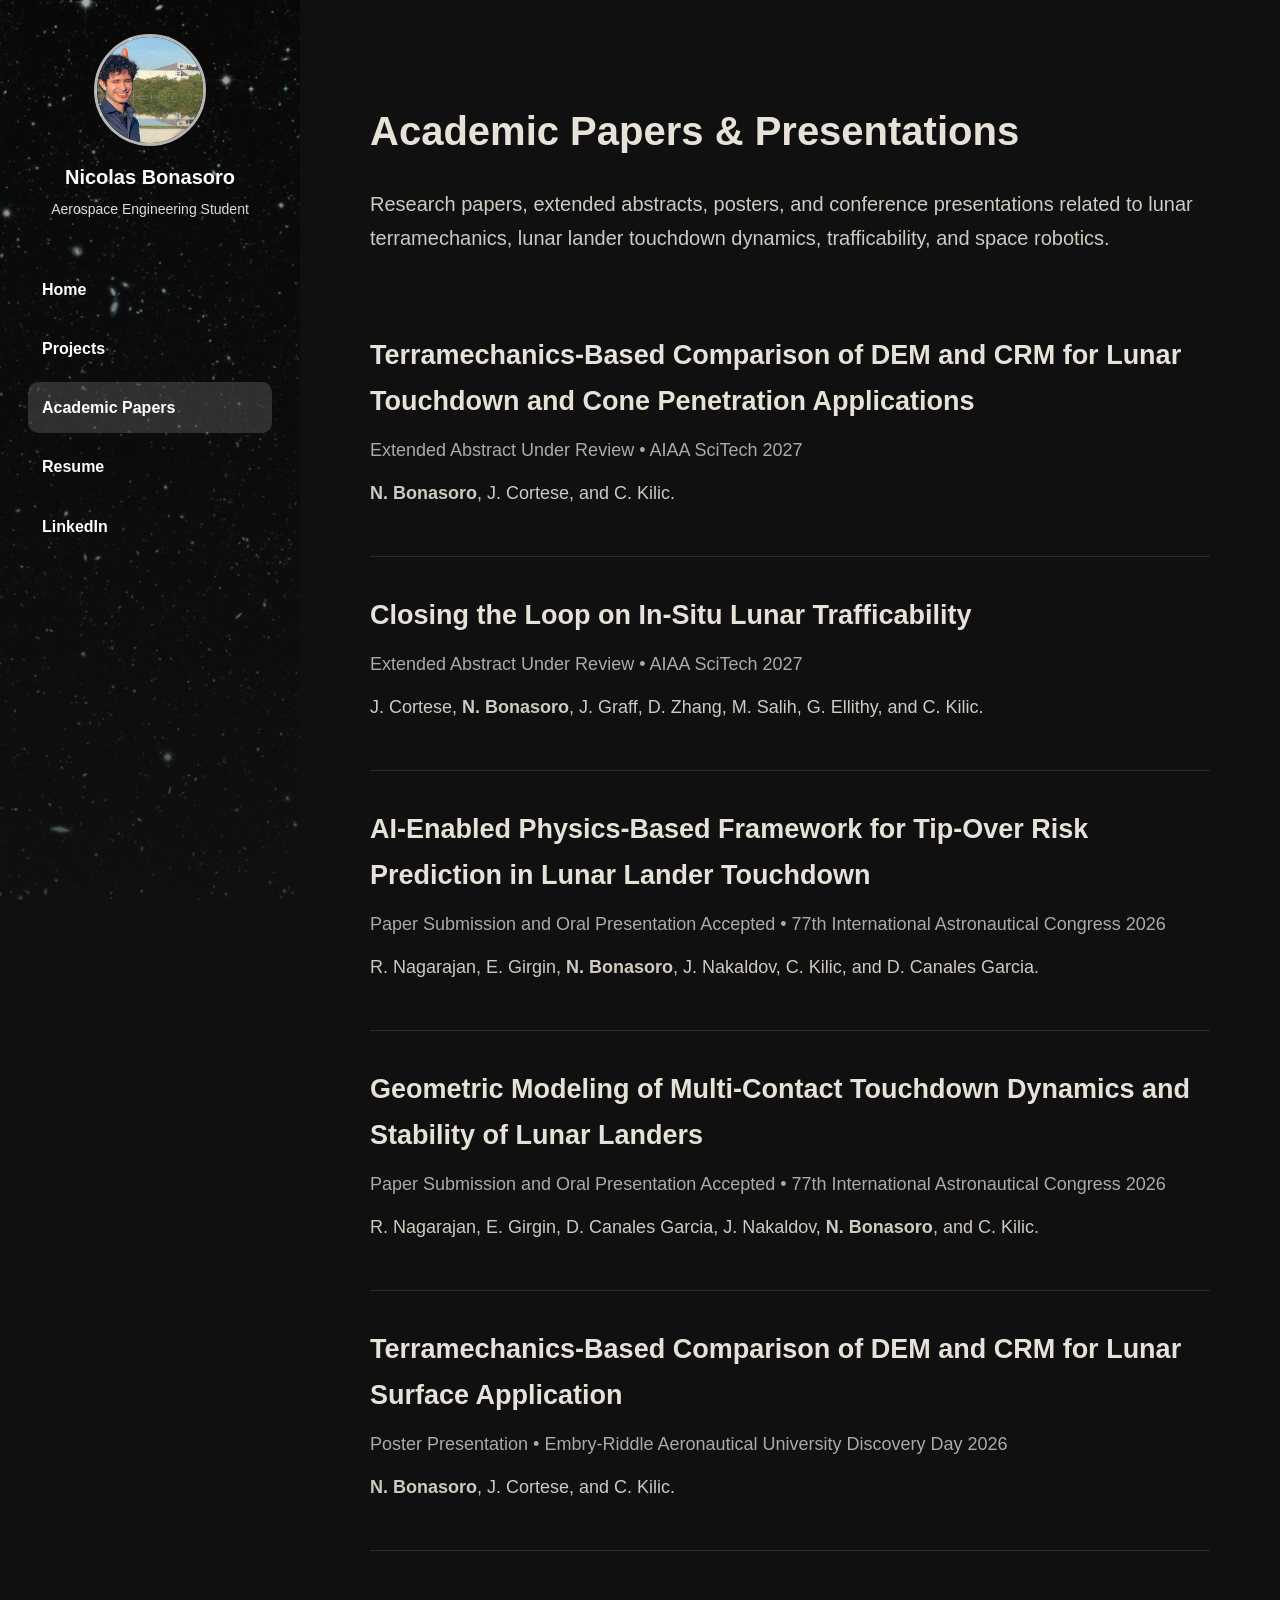
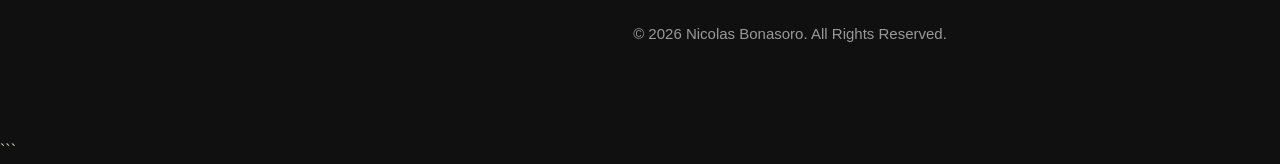
==== papers.html @ 6e1f9308 "Add files via upload" ====
```html
<!DOCTYPE html>
<html lang="en">
<head>
  <meta charset="UTF-8" />
  <meta name="viewport" content="width=device-width, initial-scale=1.0" />

  <title>Nicolas Bonasoro | Academic Papers</title>
  <link rel="stylesheet" href="style.css" />
</head>
<body>

  <div class="site-layout">

    <aside class="sidebar">
      <div class="profile">
        <img src="assets/profile.jpg" alt="Nicolas Bonasoro">
        <h2>Nicolas Bonasoro</h2>
        <p>Aerospace Engineering Student</p>
      </div>

      <nav class="sidebar-nav">
        <a href="index.html">Home</a>
        <a href="projects.html">Projects</a>
        <a class="active" href="papers.html">Academic Papers</a>
        <a href="resume.html">Resume</a>
        <a href="https://www.linkedin.com/in/nicolas-bonasoro/" target="_blank">LinkedIn</a>
      </nav>
    </aside>

    <main class="main-content">
      <div class="content-wrap">

        <h1 class="section-title">Academic Papers & Presentations</h1>

        <p class="section-subtitle">
          Research papers, extended abstracts, posters, and conference presentations related to lunar terramechanics, lunar lander touchdown dynamics, trafficability, and space robotics.
        </p>

        <div class="paper-item">
          <h2>Terramechanics-Based Comparison of DEM and CRM for Lunar Touchdown and Cone Penetration Applications</h2>
          <p class="meta">Extended Abstract Under Review • AIAA SciTech 2027</p>
          <p>
            <strong>N. Bonasoro</strong>, J. Cortese, and C. Kilic.
          </p>
          
        </div>

        <div class="paper-item">
          <h2>Closing the Loop on In-Situ Lunar Trafficability</h2>
          <p class="meta">Extended Abstract Under Review • AIAA SciTech 2027</p>
          <p>
            J. Cortese, <strong>N. Bonasoro</strong>, J. Graff, D. Zhang, M. Salih, G. Ellithy, and C. Kilic.
          </p>
          
        </div>

        <div class="paper-item">
          <h2>AI-Enabled Physics-Based Framework for Tip-Over Risk Prediction in Lunar Lander Touchdown</h2>
          <p class="meta">Paper Submission and Oral Presentation Accepted • 77th International Astronautical Congress 2026</p>
          <p>
            R. Nagarajan, E. Girgin, <strong>N. Bonasoro</strong>, J. Nakaldov, C. Kilic, and D. Canales Garcia.
          </p>
          
        </div>

        <div class="paper-item">
          <h2>Geometric Modeling of Multi-Contact Touchdown Dynamics and Stability of Lunar Landers</h2>
          <p class="meta">Paper Submission and Oral Presentation Accepted • 77th International Astronautical Congress 2026</p>
          <p>
            R. Nagarajan, E. Girgin, D. Canales Garcia, J. Nakaldov, <strong>N. Bonasoro</strong>, and C. Kilic.
          </p>
          
        </div>

        <div class="paper-item">
          <h2>Terramechanics-Based Comparison of DEM and CRM for Lunar Surface Application</h2>
          <p class="meta">Poster Presentation • Embry-Riddle Aeronautical University Discovery Day 2026</p>
          <p>
            <strong>N. Bonasoro</strong>, J. Cortese, and C. Kilic.
          </p>
          
        </div>

        <p class="footer">© 2026 Nicolas Bonasoro. All Rights Reserved.</p>

      </div>
    </main>

  </div>

  <script src="script.js"></script>
</body>
</html>
```
---- style.css ----
* {
  margin: 0;
  padding: 0;
  box-sizing: border-box;
}

html {
  scroll-behavior: smooth;
}

body {
  font-family: Arial, sans-serif;
  background: #101010;
  color: #cfcac0;
  line-height: 1.7;
}

a {
  color: #e57a57;
  text-decoration: none;
}

a:hover {
  text-decoration: underline;
}

/* Layout */
:root {
  --sidebar-width: 300px;
}

.site-layout {
  display: flex;
  min-height: 100vh;
}

/* Sidebar */
.sidebar {
  width: var(--sidebar-width);
  min-width: var(--sidebar-width);
  max-width: var(--sidebar-width);
  min-height: 100vh;
  position: fixed;
  left: 0;
  top: 0;
  z-index: 1000;
  padding: 34px 28px;
  background:
    linear-gradient(rgba(20, 20, 20, 0.35), rgba(20, 20, 20, 0.75)),
    url("assets/sidebar.png");
  background-size: cover;
  background-position: center;
  color: white;
  overflow: hidden;
}

.profile {
  text-align: center;
  margin-bottom: 42px;
}

.profile img {
  width: 112px;
  height: 112px;
  object-fit: cover;
  border-radius: 50%;
  margin-bottom: 14px;
  border: 3px solid rgba(255, 255, 255, 0.7);
}

.profile h2 {
  font-size: 20px;
  margin-bottom: 4px;
}

.profile p {
  font-size: 14px;
  color: #ddd;
}

.sidebar-nav {
  display: flex;
  flex-direction: column;
  gap: 8px;
}

.sidebar-nav a {
  color: white;
  padding: 12px 14px;
  border-radius: 10px;
  font-weight: 700;
  display: block;
}

.sidebar-nav a:hover,
.sidebar-nav a.active {
  background: rgba(255, 255, 255, 0.15);
  text-decoration: none;
}

/* Main */
.main-content {
  margin-left: var(--sidebar-width);
  width: calc(100% - var(--sidebar-width));
  min-height: 100vh;
  background: #101010;
}

.content-wrap {
  max-width: 1180px;
  margin: 0 auto;
  padding: 70px 70px 90px;
}
/* Homepage */
.hero-banner {
  min-height: 310px;
  background:
    linear-gradient(rgba(0, 0, 0, 0.15), rgba(0, 0, 0, 0.35)),
    url("assets/hero2.png");
  background-size: cover;
  background-position: center;
}

.intro h1 {
  font-size: 46px;
  color: #e7e2d8;
  margin-bottom: 34px;
}

.intro p {
  font-size: 21px;
  margin-bottom: 28px;
  max-width: 1100px;
}

.highlight {
  color: #e57a57;
}

.button-row {
  display: flex;
  gap: 16px;
  flex-wrap: wrap;
  margin-top: 34px;
}

.btn {
  display: inline-block;
  padding: 13px 22px;
  border-radius: 8px;
  background: #e57a57;
  color: #101010;
  font-weight: 800;
  transition: transform 0.2s ease;
}

.btn:hover {
  transform: translateY(-3px);
  text-decoration: none;
}

.btn.secondary {
  background: transparent;
  border: 1px solid #e57a57;
  color: #e57a57;
}

/* Cards */
.section-title {
  font-size: 40px;
  color: #e7e2d8;
  margin-bottom: 22px;
}

.section-subtitle {
  font-size: 20px;
  margin-bottom: 42px;
  max-width: 900px;
}

.capability-list {
  display: grid;
  gap: 28px;
  margin-top: 48px;
}

.capability-card {
  background: #181818;
  border: 1px solid #2a2a2a;
  border-radius: 18px;
  padding: 34px;
}

.capability-card h3 {
  color: #e7e2d8;
  font-size: 28px;
  margin-bottom: 12px;
}

.capability-card p {
  font-size: 18px;
  max-width: 950px;
}

/* Project Page */
.project-item,
.paper-item {
  border-bottom: 1px solid #2b2b2b;
  padding: 36px 0;
}

.project-item h2,
.paper-item h2 {
  color: #e7e2d8;
  font-size: 27px;
  margin-bottom: 10px;
}

.meta {
  color: #aaa;
  font-size: 16px;
  margin-bottom: 16px;
}

.project-item p,
.paper-item p {
  font-size: 18px;
  max-width: 1050px;
  margin-bottom: 12px;
}

/* GIF Project Grid */
.gif-grid {
  display: grid;
  grid-template-columns: repeat(2, minmax(0, 1fr));
  gap: 26px;
  margin: 30px auto 0;
  max-width: 1050px;
}

.gif-card {
  background: #181818;
  border: 1px solid #2a2a2a;
  border-radius: 16px;
  overflow: hidden;
}

.gif-card img {
  width: 100%;
  height: 280px;
  object-fit: contain;
  display: block;
  background: #050505;
}

.gif-card h3 {
  color: #e7e2d8;
  font-size: 21px;
  margin: 18px 20px 8px;
}

.gif-card p {
  font-size: 16px;
  margin: 0 20px 22px;
  color: #cfcac0;
  max-width: none;
}

/* General Media Grid for Project Images and Videos */
.media-grid {
  display: grid;
  grid-template-columns: repeat(2, minmax(0, 1fr));
  gap: 26px;
  margin: 30px auto 0;
  max-width: 1050px;
}

.media-card {
  background: #181818;
  border: 1px solid #2a2a2a;
  border-radius: 16px;
  overflow: hidden;
}

.media-card img,
.media-card video {
  width: 100%;
  height: 280px;
  object-fit: contain;
  display: block;
  background: #050505;
}

.media-text {
  padding: 18px 20px 22px;
}

.media-text h3 {
  color: #e7e2d8;
  font-size: 21px;
  margin-bottom: 8px;
}

.media-text p {
  font-size: 16px;
  color: #cfcac0;
  margin: 0;
  max-width: none;
}

/* Project Heading With Corner Logos */
.project-heading-row {
  display: flex;
  justify-content: space-between;
  align-items: flex-start;
  gap: 28px;
  margin-bottom: 18px;
}

.corner-logos {
  display: flex;
  align-items: center;
  gap: 18px;
  flex-shrink: 0;
}

.corner-logos img {
  height: 72px;
  width: auto;
  object-fit: contain;
  background: transparent;
  padding: 0;
  border-radius: 0;
}

/* Figure Project Grid */
.figure-grid {
  display: grid;
  grid-template-columns: repeat(3, minmax(0, 1fr));
  gap: 26px;
  margin: 30px auto 0;
  max-width: 1050px;
}

.figure-card {
  background: #181818;
  border: 1px solid #2a2a2a;
  border-radius: 16px;
  overflow: hidden;
}

.figure-card img {
  width: 100%;
  height: 250px;
  object-fit: contain;
  display: block;
  background: #050505;
}

.figure-text {
  padding: 18px 20px 22px;
}

.figure-text h3 {
  color: #e7e2d8;
  font-size: 21px;
  margin-bottom: 8px;
}

.figure-text p {
  font-size: 16px;
  color: #cfcac0;
  margin: 0;
  max-width: none;
}

/* Resume Page */
.resume-box {
  background: #181818;
  border: 1px solid #2a2a2a;
  border-radius: 18px;
  padding: 34px;
  margin-top: 30px;
}

.resume-box h2 {
  color: #e7e2d8;
  margin-bottom: 14px;
}

.resume-list {
  margin-left: 22px;
  margin-top: 16px;
}

.resume-list li {
  margin-bottom: 10px;
  font-size: 18px;
}

.resume-frame {
  width: 100%;
  height: 850px;
  border: 1px solid #333;
  border-radius: 14px;
  margin-top: 28px;
}

/* Footer */
.footer {
  color: #999;
  text-align: center;
  margin-top: 70px;
  font-size: 15px;
}

/* Mobile */
@media (max-width: 900px) {
  .site-layout {
    flex-direction: column;
  }

  .sidebar {
    position: relative;
    width: 100%;
    min-width: 100%;
    max-width: 100%;
    min-height: auto;
  }

  .main-content {
    margin-left: 0;
    width: 100%;
  }

  .sidebar-nav {
    flex-direction: row;
    flex-wrap: wrap;
    justify-content: center;
  }

  .content-wrap {
    padding: 46px 26px 70px;
  }

  .hero-banner {
    min-height: 210px;
  }

  .intro h1 {
    font-size: 36px;
  }

  .intro p {
    font-size: 18px;
  }

  .section-title {
    font-size: 34px;
  }

  .resume-frame {
    height: 600px;
  }
}
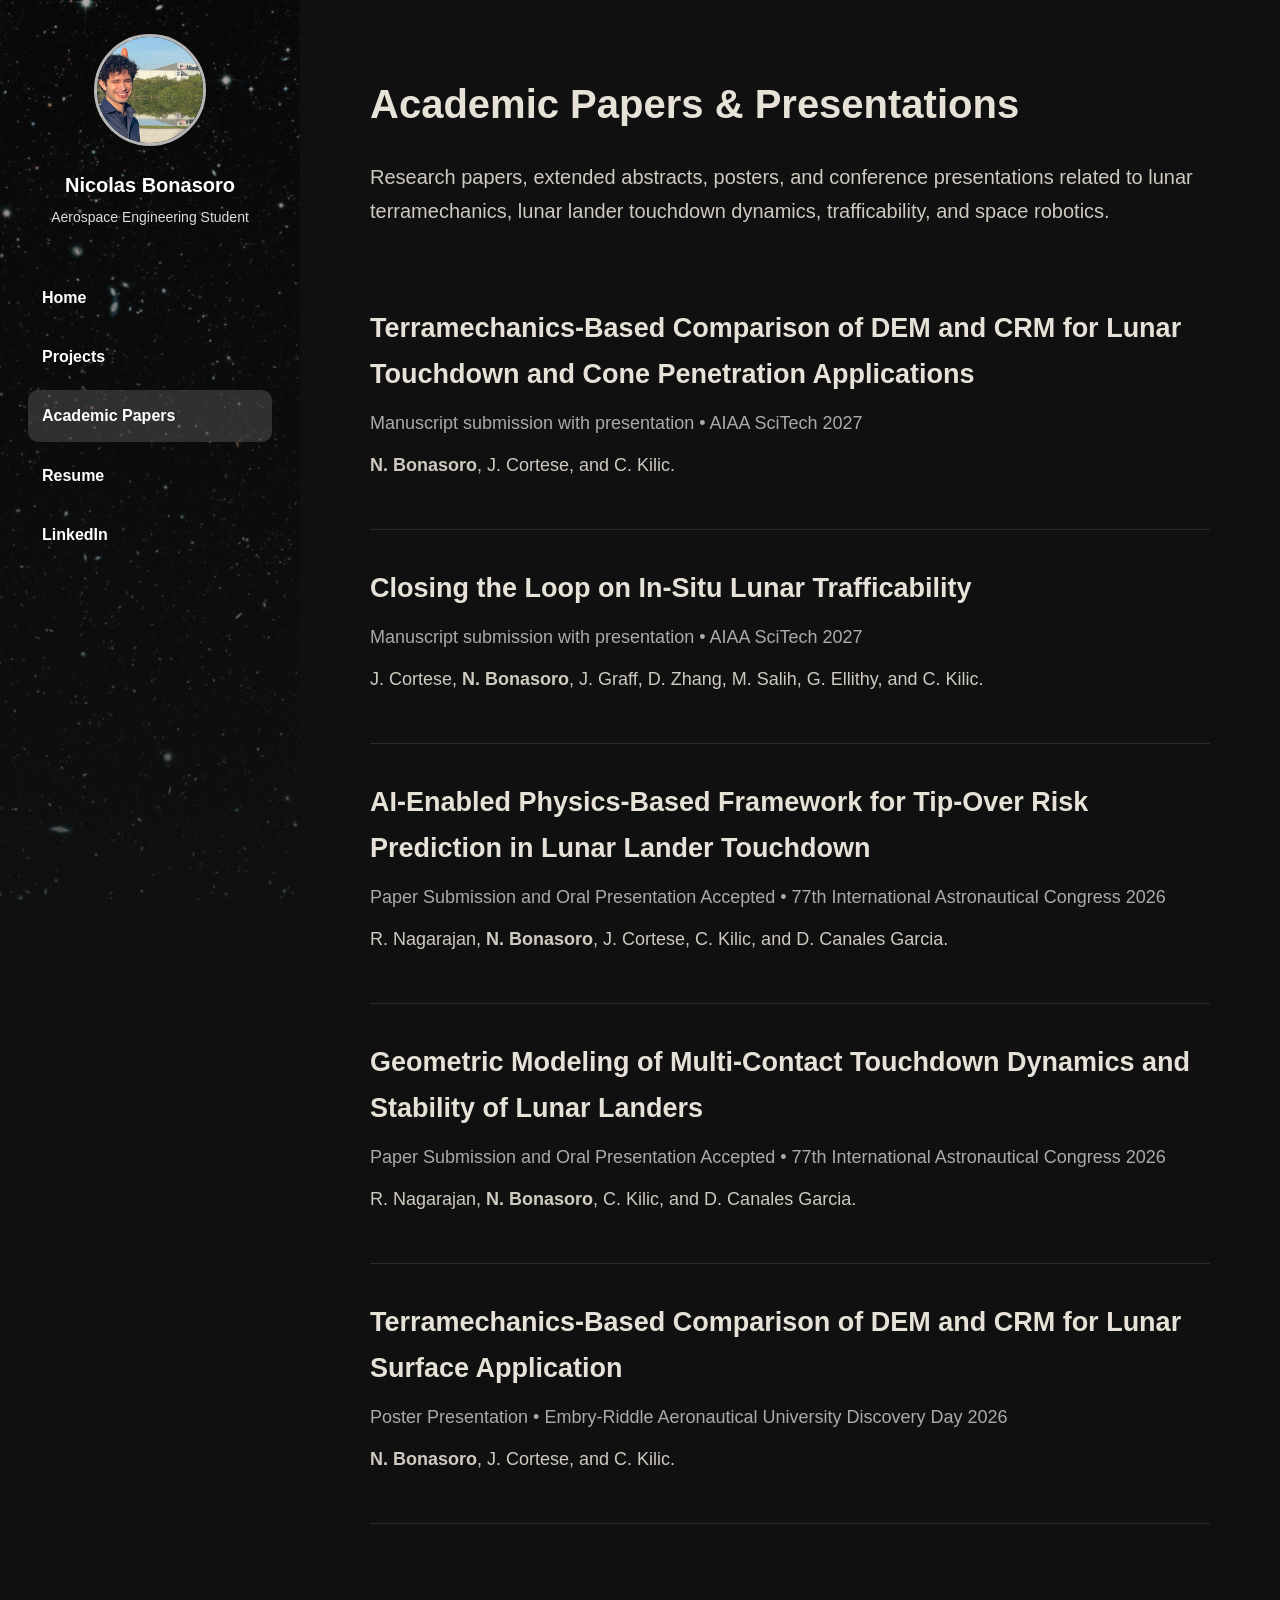
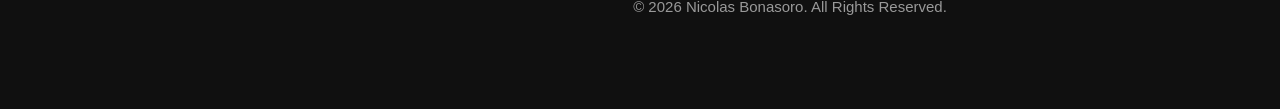
==== commit b8470437: "Update papers.html" ====
--- a/papers.html
+++ b/papers.html
@@ -1,4 +1,4 @@
-```html
+
 <!DOCTYPE html>
 <html lang="en">
 <head>
@@ -39,7 +39,7 @@
 
         <div class="paper-item">
           <h2>Terramechanics-Based Comparison of DEM and CRM for Lunar Touchdown and Cone Penetration Applications</h2>
-          <p class="meta">Extended Abstract Under Review • AIAA SciTech 2027</p>
+          <p class="meta">Manuscript submission with presentation • AIAA SciTech 2027</p>
           <p>
             <strong>N. Bonasoro</strong>, J. Cortese, and C. Kilic.
           </p>
@@ -48,7 +48,7 @@
 
         <div class="paper-item">
           <h2>Closing the Loop on In-Situ Lunar Trafficability</h2>
-          <p class="meta">Extended Abstract Under Review • AIAA SciTech 2027</p>
+          <p class="meta">Manuscript submission with presentation • AIAA SciTech 2027</p>
           <p>
             J. Cortese, <strong>N. Bonasoro</strong>, J. Graff, D. Zhang, M. Salih, G. Ellithy, and C. Kilic.
           </p>
@@ -59,7 +59,7 @@
           <h2>AI-Enabled Physics-Based Framework for Tip-Over Risk Prediction in Lunar Lander Touchdown</h2>
           <p class="meta">Paper Submission and Oral Presentation Accepted • 77th International Astronautical Congress 2026</p>
           <p>
-            R. Nagarajan, E. Girgin, <strong>N. Bonasoro</strong>, J. Nakaldov, C. Kilic, and D. Canales Garcia.
+            R. Nagarajan, <strong>N. Bonasoro</strong>, J. Cortese, C. Kilic, and D. Canales Garcia.
           </p>
           
         </div>
@@ -68,7 +68,7 @@
           <h2>Geometric Modeling of Multi-Contact Touchdown Dynamics and Stability of Lunar Landers</h2>
           <p class="meta">Paper Submission and Oral Presentation Accepted • 77th International Astronautical Congress 2026</p>
           <p>
-            R. Nagarajan, E. Girgin, D. Canales Garcia, J. Nakaldov, <strong>N. Bonasoro</strong>, and C. Kilic.
+            R. Nagarajan, <strong>N. Bonasoro</strong>, C. Kilic, and D. Canales Garcia.
           </p>
           
         </div>
@@ -92,4 +92,3 @@
   <script src="script.js"></script>
 </body>
 </html>
-```
--- a/style.css
+++ b/style.css
@@ -116,7 +116,7 @@
   min-height: 310px;
   background:
     linear-gradient(rgba(0, 0, 0, 0.15), rgba(0, 0, 0, 0.35)),
-    url("assets/hero2.png");
+    url("assets/websitebanner.png");
   background-size: cover;
   background-position: center;
 }
